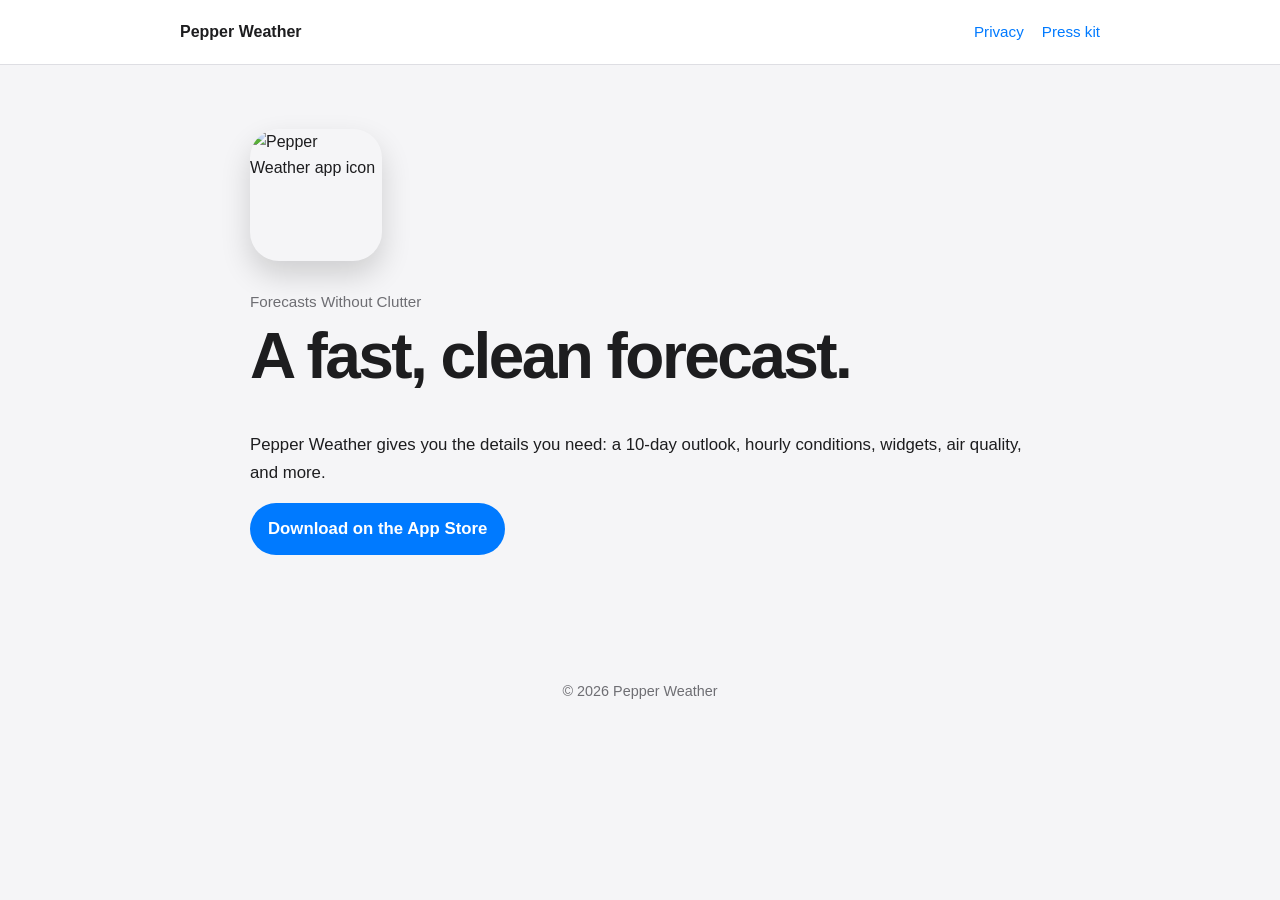
==== Pages/index.html @ 5edacd3e "Initial pages" ====
<!doctype html>
<html lang="en">
<head>
  <meta charset="utf-8">
  <meta name="viewport" content="width=device-width, initial-scale=1">
  <meta name="description" content="Pepper Weather gives you a fast, clean forecast without the clutter.">
  <title>Pepper Weather</title>
  <link rel="stylesheet" href="styles.css">
</head>
<body>
  <header><nav class="nav" aria-label="Primary"><a class="brand" href="index.html">Pepper Weather</a><div class="nav-links"><a href="privacy.html">Privacy</a><a href="press-kit.html">Press kit</a></div></nav></header>
  <main>
    <img class="app-icon" src="pepper-weather-app-icon.jpg" alt="Pepper Weather app icon">
    <p class="eyebrow">Forecasts Without Clutter</p>
    <h1>A fast, clean forecast.</h1>
    <p>Pepper Weather gives you the details you need: a 10-day outlook, hourly conditions, widgets, air quality, and more.</p>
    <p><a class="download" href="https://apps.apple.com/us/app/pepper-weather/id6747927222">Download on the App Store</a></p>
  </main>
  <footer>© 2026 Pepper Weather</footer>
</body>
</html>
---- Pages/styles.css ----
:root { color-scheme: light; }
* { box-sizing: border-box; }
body {
  margin: 0;
  font-family: -apple-system, BlinkMacSystemFont, "Segoe UI", sans-serif;
  color: #1d1d1f;
  background: #f5f5f7;
  line-height: 1.65;
}
a { color: #007aff; }
header {
  background: #fff;
  border-bottom: 1px solid #dedee3;
}
.nav, main {
  width: min(920px, calc(100% - 40px));
  margin: 0 auto;
}
.nav {
  display: flex;
  justify-content: space-between;
  align-items: center;
  min-height: 64px;
  gap: 20px;
}
.brand { color: #1d1d1f; font-weight: 700; text-decoration: none; }
.nav-links { display: flex; gap: 18px; }
.nav-links a { font-size: .95rem; text-decoration: none; }
main { max-width: 780px; padding: 64px 0 80px; }
.eyebrow { color: #6e6e73; font-size: .95rem; margin: 0 0 8px; }
h1 { font-size: clamp(2.3rem, 7vw, 4rem); letter-spacing: -.04em; line-height: 1.08; margin: 0 0 40px; }
.app-icon {
  display: block;
  width: 132px;
  height: 132px;
  margin: 0 0 28px;
  border-radius: 29px;
  box-shadow: 0 14px 30px rgb(0 0 0 / 16%);
}
h2 { font-size: 1.45rem; line-height: 1.25; margin: 42px 0 12px; }
p, li { font-size: 1.05rem; }
ul { padding-left: 24px; }
.notice {
  padding: 20px 24px;
  background: #fff;
  border-radius: 16px;
  color: #515154;
}
.gallery {
  display: grid;
  grid-template-columns: repeat(auto-fit, minmax(151px, 1fr));
  gap: 16px;
  align-items: start;
}
.gallery img {
  display: block;
  width: 100%;
  border-radius: 14px;
  box-shadow: 0 8px 22px rgb(0 0 0 / 12%);
}
.gallery .ipad { grid-column: span 2; }
.download {
  display: inline-block;
  padding: 12px 18px;
  color: #fff;
  background: #007aff;
  border-radius: 999px;
  font-weight: 600;
  text-decoration: none;
}
footer { padding: 28px 20px; text-align: center; color: #6e6e73; font-size: .9rem; }
@media (max-width: 500px) { .nav { min-height: 58px; } main { padding-top: 44px; } .gallery .ipad { grid-column: span 1; } }
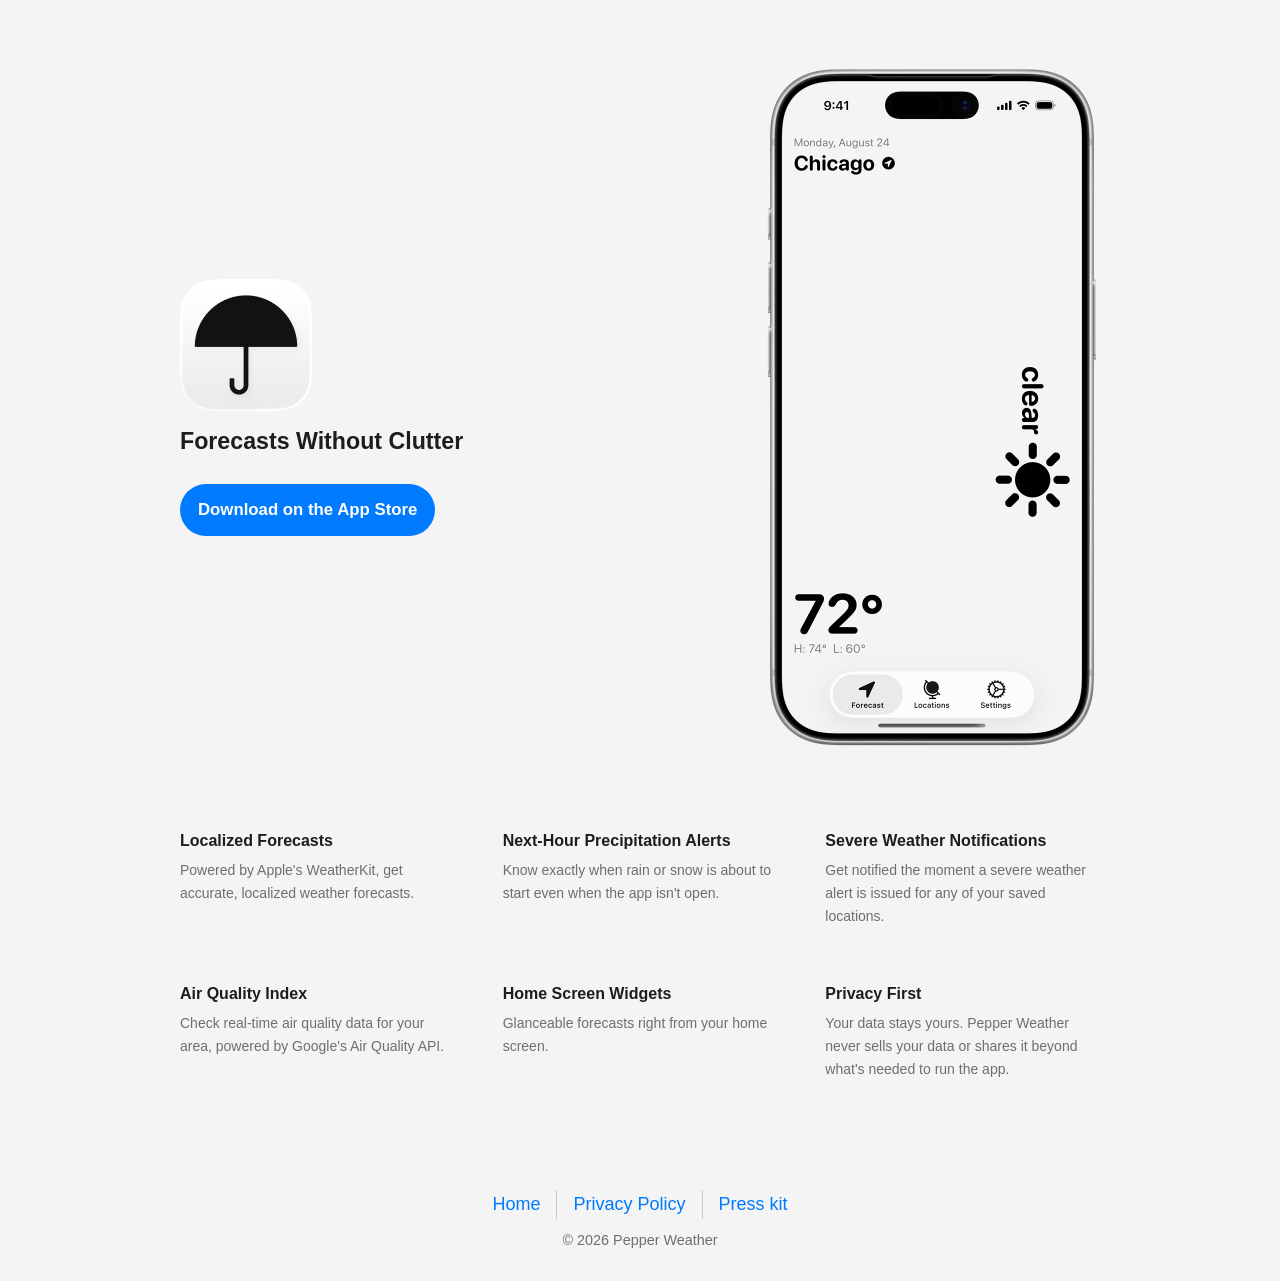
==== commit 898bde7f: "Add content for pages" ====
--- a/Pages/index.html
+++ b/Pages/index.html
@@ -8,14 +8,43 @@
   <link rel="stylesheet" href="styles.css">
 </head>
 <body>
-  <header><nav class="nav" aria-label="Primary"><a class="brand" href="index.html">Pepper Weather</a><div class="nav-links"><a href="privacy.html">Privacy</a><a href="press-kit.html">Press kit</a></div></nav></header>
-  <main>
-    <img class="app-icon" src="pepper-weather-app-icon.jpg" alt="Pepper Weather app icon">
-    <p class="eyebrow">Forecasts Without Clutter</p>
-    <h1>A fast, clean forecast.</h1>
-    <p>Pepper Weather gives you the details you need: a 10-day outlook, hourly conditions, widgets, air quality, and more.</p>
-    <p><a class="download" href="https://apps.apple.com/us/app/pepper-weather/id6747927222">Download on the App Store</a></p>
+  <main class="home-hero">
+    <div class="hero-copy">
+      <img class="app-icon" src="../Content/Pepper%20Weather%20Press%20Kit/Pepper%20Weather%20App%20Icon-iOS-Default-1024x1024%401x.png" alt="Pepper Weather app icon">
+      <h2>Forecasts Without Clutter</h2>
+      <p><a class="download" href="https://apps.apple.com/us/app/pepper-weather/id6747927222">Download on the App Store</a></p>
+    </div>
+    <img class="app-screenshot" src="../Content/iPhone%2017%20Pro%20Main.png" alt="Pepper Weather app screen on iPhone 17 Pro">
   </main>
-  <footer>© 2026 Pepper Weather</footer>
+  <section class="features" aria-label="Pepper Weather features">
+    <article>
+      <h2>Localized Forecasts</h2>
+      <p>Powered by Apple's WeatherKit, get accurate, localized weather forecasts.</p>
+    </article>
+    <article>
+      <h2>Next-Hour Precipitation Alerts</h2>
+      <p>Know exactly when rain or snow is about to start even when the app isn't open.</p>
+    </article>
+    <article>
+      <h2>Severe Weather Notifications</h2>
+      <p>Get notified the moment a severe weather alert is issued for any of your saved locations.</p>
+    </article>
+    <article>
+      <h2>Air Quality Index</h2>
+      <p>Check real-time air quality data for your area, powered by Google's Air Quality API.</p>
+    </article>
+    <article>
+      <h2>Home Screen Widgets</h2>
+      <p>Glanceable forecasts right from your home screen.</p>
+    </article>
+    <article>
+      <h2>Privacy First</h2>
+      <p>Your data stays yours. Pepper Weather never sells your data or shares it beyond what's needed to run the app.</p>
+    </article>
+  </section>
+  <footer>
+    <div class="footer-links"><a href="index.html" aria-current="page">Home</a><a href="privacy-policy.html">Privacy Policy</a><a href="press-kit.html">Press kit</a></div>
+    <div>© 2026 Pepper Weather</div>
+  </footer>
 </body>
 </html>
--- a/Pages/styles.css
+++ b/Pages/styles.css
@@ -1,13 +1,16 @@
-:root { color-scheme: light; }
+:root {
+  color-scheme: light;
+  --ios-system-blue: #007AFF;
+}
 * { box-sizing: border-box; }
 body {
   margin: 0;
   font-family: -apple-system, BlinkMacSystemFont, "Segoe UI", sans-serif;
   color: #1d1d1f;
-  background: #f5f5f7;
+  background: #F4F4F4;
   line-height: 1.65;
 }
-a { color: #007aff; }
+a { color: var(--ios-system-blue); }
 header {
   background: #fff;
   border-bottom: 1px solid #dedee3;
@@ -23,20 +26,40 @@
   min-height: 64px;
   gap: 20px;
 }
+.top-nav { justify-content: flex-end; }
 .brand { color: #1d1d1f; font-weight: 700; text-decoration: none; }
 .nav-links { display: flex; gap: 18px; }
 .nav-links a { font-size: .95rem; text-decoration: none; }
 main { max-width: 780px; padding: 64px 0 80px; }
+.home-hero {
+  max-width: 920px;
+  display: grid;
+  grid-template-columns: minmax(0, 1fr) minmax(250px, 336px);
+  align-items: center;
+  gap: clamp(32px, 6vw, 64px);
+}
+.features {
+  width: min(920px, calc(100% - 40px));
+  margin: 0 auto;
+  padding: 0 0 80px;
+  display: grid;
+  grid-template-columns: repeat(3, minmax(0, 1fr));
+  gap: 56px 48px;
+}
+.features h2 { margin: 0 0 8px; font-size: 1rem; font-weight: 700; }
+.features p { margin: 0; color: #6e6e73; font-size: .875rem; }
 .eyebrow { color: #6e6e73; font-size: .95rem; margin: 0 0 8px; }
 h1 { font-size: clamp(2.3rem, 7vw, 4rem); letter-spacing: -.04em; line-height: 1.08; margin: 0 0 40px; }
+.document-page h1 { font-size: clamp(2rem, 4vw, 2.5rem); }
 .app-icon {
   display: block;
   width: 132px;
   height: 132px;
-  margin: 0 0 28px;
+  margin: 0 0 16px;
   border-radius: 29px;
-  box-shadow: 0 14px 30px rgb(0 0 0 / 16%);
 }
+.hero-copy > h2 { margin: 0; }
+.hero-copy > p { margin: 28px 0 0; }
 h2 { font-size: 1.45rem; line-height: 1.25; margin: 42px 0 12px; }
 p, li { font-size: 1.05rem; }
 ul { padding-left: 24px; }
@@ -59,14 +82,44 @@
   box-shadow: 0 8px 22px rgb(0 0 0 / 12%);
 }
 .gallery .ipad { grid-column: span 2; }
+.gallery + p { margin-top: 40px; }
 .download {
   display: inline-block;
   padding: 12px 18px;
   color: #fff;
-  background: #007aff;
+  background: var(--ios-system-blue);
   border-radius: 999px;
   font-weight: 600;
   text-decoration: none;
 }
+.app-screenshot {
+  display: block;
+  width: min(336px, 100%);
+  height: auto;
+  margin: 0 auto;
+  border-radius: 24px;
+}
 footer { padding: 28px 20px; text-align: center; color: #6e6e73; font-size: .9rem; }
-@media (max-width: 500px) { .nav { min-height: 58px; } main { padding-top: 44px; } .gallery .ipad { grid-column: span 1; } }
+.footer-links { display: flex; justify-content: center; gap: 18px; margin-bottom: 10px; }
+.footer-links a { color: var(--ios-system-blue); font-size: 1.125rem; text-decoration: none; }
+.footer-links a + a { margin-left: -2px; padding-left: 16px; border-left: 1px solid #c7c7cc; }
+.page-links { display: flex; flex-wrap: wrap; justify-content: center; gap: 0; margin-bottom: 20px; }
+.page-links a {
+  color: var(--ios-system-blue);
+  font-size: 1.125rem;
+  font-weight: 400;
+  text-decoration: none;
+}
+.page-links a + a { margin-left: 16px; padding-left: 16px; border-left: 1px solid #c7c7cc; }
+@media (max-width: 700px) {
+  .home-hero { grid-template-columns: 1fr; }
+  .app-screenshot { margin-top: 48px; }
+  .features { grid-template-columns: repeat(2, minmax(0, 1fr)); }
+}
+@media (max-width: 500px) {
+  .nav { min-height: 58px; }
+  main { padding-top: 44px; }
+  .features { grid-template-columns: 1fr; gap: 36px; }
+  .page-links a + a { margin-left: 12px; padding-left: 12px; }
+  .gallery .ipad { grid-column: span 1; }
+}
